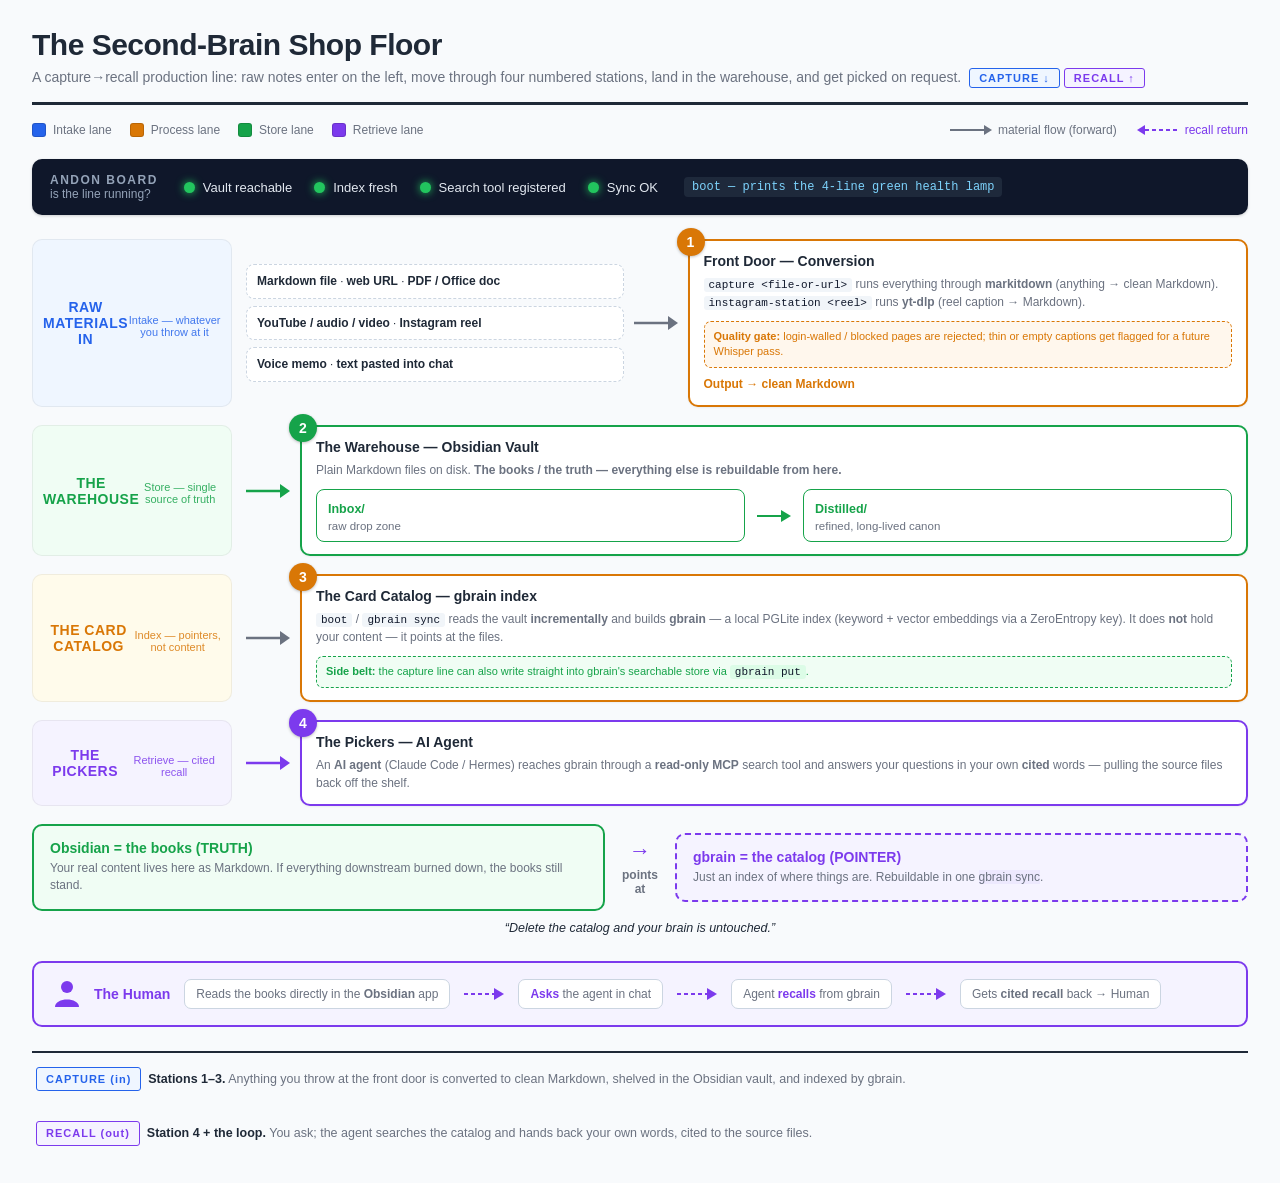
==== how-it-works.html @ 462c4974 "Make a fresh install boot green AND recall from zero; add keys ref, kaizen diagram, README split - i" ====
<!DOCTYPE html>
<html lang="en">
<head>
<meta charset="UTF-8">
<meta name="viewport" content="width=device-width, initial-scale=1.0">
<title>How It Works — Capture &rarr; Recall Second Brain</title>
<style>
  :root{
    --intake:#2563eb;   --intake-bg:#eff6ff;
    --process:#d97706;  --process-bg:#fffbeb;
    --store:#16a34a;    --store-bg:#f0fdf4;
    --retrieve:#7c3aed; --retrieve-bg:#f5f3ff;
    --ink:#1f2937;      --muted:#6b7280;
    --line:#cbd5e1;     --panel:#ffffff;
    --andon:#0f172a;
  }
  *{box-sizing:border-box;}
  html,body{margin:0;padding:0;background:#f8fafc;color:var(--ink);
    font-family:-apple-system,BlinkMacSystemFont,"Segoe UI",Roboto,Helvetica,Arial,sans-serif;
    -webkit-font-smoothing:antialiased;}
  .sheet{max-width:1280px;margin:0 auto;padding:28px 32px 40px;}
  header.title{border-bottom:3px solid var(--ink);padding-bottom:14px;margin-bottom:18px;}
  header.title h1{margin:0;font-size:30px;letter-spacing:-.5px;}
  header.title p.sub{margin:6px 0 0;font-size:14px;color:var(--muted);}
  .verbtag{display:inline-block;font-weight:700;font-size:11px;letter-spacing:1px;
    padding:3px 9px;border-radius:3px;vertical-align:middle;margin-left:4px;}
  .verb-in{background:var(--intake-bg);color:var(--intake);border:1px solid var(--intake);}
  .verb-out{background:var(--retrieve-bg);color:var(--retrieve);border:1px solid var(--retrieve);}

  /* legend */
  .legend{display:flex;flex-wrap:wrap;gap:18px;align-items:center;margin:0 0 22px;
    font-size:12px;color:var(--muted);}
  .legend .item{display:flex;align-items:center;gap:7px;}
  .swatch{width:14px;height:14px;border-radius:3px;border:1px solid rgba(0,0,0,.15);}
  .sw-intake{background:var(--intake);}
  .sw-process{background:var(--process);}
  .sw-store{background:var(--store);}
  .sw-retrieve{background:var(--retrieve);}
  .legend .arrowkey{display:flex;align-items:center;gap:6px;margin-left:auto;}

  /* andon board */
  .andon{background:var(--andon);color:#e2e8f0;border-radius:10px;padding:14px 18px;
    margin:0 0 24px;display:flex;gap:26px;align-items:center;flex-wrap:wrap;
    box-shadow:0 1px 3px rgba(0,0,0,.18);}
  .andon h3{margin:0;font-size:12px;letter-spacing:1.5px;color:#94a3b8;text-transform:uppercase;}
  .andon .lamps{display:flex;gap:22px;flex-wrap:wrap;}
  .lamp{display:flex;align-items:center;gap:8px;font-size:13px;}
  .dot{width:11px;height:11px;border-radius:50%;background:#22c55e;
    box-shadow:0 0 8px #22c55e;flex:none;}
  .andon .cmd{font-family:ui-monospace,Menlo,Consolas,monospace;font-size:12px;
    background:#1e293b;color:#7dd3fc;padding:3px 8px;border-radius:4px;}

  /* floor grid */
  .floor{display:grid;grid-template-columns:200px 60px 1fr;gap:0;align-items:stretch;}
  .lane-label{writing-mode:vertical-rl;transform:rotate(180deg);text-align:center;}

  .row{display:grid;grid-template-columns:200px 1fr;gap:14px;margin-bottom:18px;align-items:stretch;}
  .laneband{border-radius:10px;display:flex;align-items:center;justify-content:center;
    padding:10px;font-weight:700;font-size:14px;letter-spacing:.5px;text-align:center;
    border:1px solid rgba(0,0,0,.06);}
  .laneband small{display:block;font-weight:500;font-size:11px;opacity:.85;margin-top:5px;
    letter-spacing:0;}
  .band-intake{background:var(--intake-bg);color:var(--intake);}
  .band-process{background:var(--process-bg);color:var(--process);}
  .band-store{background:var(--store-bg);color:var(--store);}
  .band-retrieve{background:var(--retrieve-bg);color:var(--retrieve);}

  .cells{display:flex;align-items:center;gap:10px;flex-wrap:nowrap;overflow:visible;}

  .station{border:2px solid var(--line);background:var(--panel);border-radius:10px;
    padding:12px 14px;min-width:0;flex:1;box-shadow:0 1px 2px rgba(0,0,0,.05);position:relative;}
  .station .num{position:absolute;top:-13px;left:-13px;width:28px;height:28px;border-radius:50%;
    color:#fff;font-weight:700;font-size:14px;display:flex;align-items:center;justify-content:center;
    box-shadow:0 1px 3px rgba(0,0,0,.25);}
  .station h4{margin:0 0 7px;font-size:14px;}
  .station p{margin:0;font-size:12px;color:var(--muted);line-height:1.45;}
  .station .tool{font-family:ui-monospace,Menlo,Consolas,monospace;font-size:11px;
    background:#f1f5f9;color:#0f172a;padding:1px 5px;border-radius:3px;}

  .b-intake{border-color:var(--intake);} .n-intake{background:var(--intake);}
  .b-process{border-color:var(--process);} .n-process{background:var(--process);}
  .b-store{border-color:var(--store);} .n-store{background:var(--store);}
  .b-retrieve{border-color:var(--retrieve);} .n-retrieve{background:var(--retrieve);}

  .arrow{flex:none;color:var(--muted);}

  .chip{border:1.5px dashed var(--line);border-radius:8px;padding:8px 10px;font-size:11.5px;
    background:#fff;text-align:left;line-height:1.35;}
  .chip b{font-size:12px;}
  .chip-stack{display:flex;flex-direction:column;gap:7px;flex:1;}

  .bay{border:1.5px solid var(--store);border-radius:8px;padding:9px 11px;background:#fff;flex:1;}
  .bay b{font-size:12.5px;color:var(--store);}
  .bay span{display:block;font-size:11.5px;color:var(--muted);margin-top:3px;}

  .gate{font-size:11px;color:var(--process);background:#fff7ed;border:1px dashed var(--process);
    border-radius:7px;padding:7px 9px;margin-top:9px;line-height:1.4;}

  /* truth vs catalog callout */
  .insight{display:grid;grid-template-columns:1fr 70px 1fr;gap:0;align-items:center;
    margin:6px 0 22px;}
  .insight .card{border-radius:10px;padding:14px 16px;}
  .insight .truth{background:var(--store-bg);border:2px solid var(--store);}
  .insight .catalog{background:var(--retrieve-bg);border:2px solid var(--retrieve);border-style:dashed;}
  .insight .card h4{margin:0 0 4px;font-size:14px;}
  .insight .truth h4{color:var(--store);}
  .insight .catalog h4{color:var(--retrieve);}
  .insight .card p{margin:0;font-size:12px;color:var(--muted);line-height:1.45;}
  .insight .vs{text-align:center;font-size:12px;font-weight:700;color:var(--muted);
    display:flex;flex-direction:column;align-items:center;gap:4px;}
  .insight .point{font-size:22px;color:var(--retrieve);}
  .insight-cap{text-align:center;font-size:12.5px;font-style:italic;color:var(--ink);
    margin:-12px 0 26px;}

  /* human + return loop */
  .loop{border:2px solid var(--retrieve);border-radius:10px;background:var(--retrieve-bg);
    padding:14px 16px;display:flex;align-items:center;gap:14px;flex-wrap:wrap;margin-bottom:24px;}
  .human{flex:none;display:flex;align-items:center;gap:10px;}
  .human .who{font-weight:700;font-size:14px;color:var(--retrieve);}
  .loop .step{font-size:12px;color:var(--muted);background:#fff;border:1px solid var(--line);
    border-radius:7px;padding:7px 11px;}
  .loop .ra{color:var(--retrieve);font-weight:700;}

  footer.legendfoot{border-top:2px solid var(--ink);margin-top:6px;padding-top:14px;
    display:flex;gap:30px;flex-wrap:wrap;font-size:12.5px;color:var(--muted);line-height:1.5;}
  footer .v b{color:var(--ink);}

  svg.ico{vertical-align:middle;flex:none;}

  @media print{
    body{background:#fff;}
    .sheet{padding:0;}
    .andon{box-shadow:none;}
    .station,.loop,.insight .card{box-shadow:none;}
  }
</style>
</head>
<body>
<div class="sheet">

  <!-- TITLE -->
  <header class="title">
    <h1>The Second-Brain Shop Floor</h1>
    <p class="sub">A capture&rarr;recall production line: raw notes enter on the left, move through four numbered stations, land in the warehouse, and get picked on request.
      <span class="verbtag verb-in">CAPTURE&nbsp;&darr;</span><span class="verbtag verb-out">RECALL&nbsp;&uarr;</span></p>
  </header>

  <!-- LEGEND -->
  <div class="legend">
    <div class="item"><span class="swatch sw-intake"></span>Intake lane</div>
    <div class="item"><span class="swatch sw-process"></span>Process lane</div>
    <div class="item"><span class="swatch sw-store"></span>Store lane</div>
    <div class="item"><span class="swatch sw-retrieve"></span>Retrieve lane</div>
    <div class="arrowkey">
      <svg class="ico" width="42" height="14" viewBox="0 0 42 14" aria-hidden="true">
        <line x1="0" y1="7" x2="34" y2="7" stroke="#6b7280" stroke-width="2"/>
        <polygon points="34,2 42,7 34,12" fill="#6b7280"/>
      </svg>
      material flow (forward)
      <svg class="ico" width="42" height="14" viewBox="0 0 42 14" aria-hidden="true" style="margin-left:14px;">
        <line x1="8" y1="7" x2="42" y2="7" stroke="#7c3aed" stroke-width="2" stroke-dasharray="4 3"/>
        <polygon points="8,2 0,7 8,12" fill="#7c3aed"/>
      </svg>
      <span style="color:#7c3aed;">recall return</span>
    </div>
  </div>

  <!-- ANDON BOARD -->
  <div class="andon">
    <h3>Andon&nbsp;Board<br><span style="font-weight:400;text-transform:none;letter-spacing:0;">is the line running?</span></h3>
    <div class="lamps">
      <div class="lamp"><span class="dot"></span>Vault reachable</div>
      <div class="lamp"><span class="dot"></span>Index fresh</div>
      <div class="lamp"><span class="dot"></span>Search tool registered</div>
      <div class="lamp"><span class="dot"></span>Sync OK</div>
    </div>
    <div class="cmd">boot &mdash; prints the 4-line green health lamp</div>
  </div>

  <!-- ================= STATION 1 : INTAKE + FRONT DOOR ================= -->
  <div class="row">
    <div class="laneband band-intake">RAW MATERIALS IN<small>Intake &mdash; whatever you throw at it</small></div>
    <div class="cells">
      <div class="chip-stack">
        <div class="chip"><b>Markdown file</b> &middot; <b>web URL</b> &middot; <b>PDF / Office doc</b></div>
        <div class="chip"><b>YouTube / audio / video</b> &middot; <b>Instagram reel</b></div>
        <div class="chip"><b>Voice memo</b> &middot; <b>text pasted into chat</b></div>
      </div>

      <!-- forward arrow -->
      <svg class="ico arrow" width="44" height="24" viewBox="0 0 44 24" aria-hidden="true">
        <line x1="0" y1="12" x2="34" y2="12" stroke="#6b7280" stroke-width="2.5"/>
        <polygon points="34,5 44,12 34,19" fill="#6b7280"/>
      </svg>

      <!-- STATION 1 -->
      <div class="station b-process" style="flex:1.4;">
        <span class="num n-process">1</span>
        <h4>Front Door &mdash; Conversion</h4>
        <p><span class="tool">capture &lt;file-or-url&gt;</span> runs everything through <b>markitdown</b> (anything &rarr; clean Markdown).<br>
           <span class="tool">instagram-station &lt;reel&gt;</span> runs <b>yt-dlp</b> (reel caption &rarr; Markdown).</p>
        <div class="gate"><b>Quality gate:</b> login-walled / blocked pages are rejected; thin or empty captions get flagged for a future Whisper pass.</div>
        <p style="margin-top:8px;color:var(--process);font-weight:600;">Output &rarr; clean Markdown</p>
      </div>
    </div>
  </div>

  <!-- ================= STATION 2 : WAREHOUSE ================= -->
  <div class="row">
    <div class="laneband band-store">THE WAREHOUSE<small>Store &mdash; single source of truth</small></div>
    <div class="cells">
      <svg class="ico arrow" width="44" height="24" viewBox="0 0 44 24" aria-hidden="true">
        <line x1="0" y1="12" x2="34" y2="12" stroke="#16a34a" stroke-width="2.5"/>
        <polygon points="34,5 44,12 34,19" fill="#16a34a"/>
      </svg>

      <div class="station b-store" style="flex:2;">
        <span class="num n-store">2</span>
        <h4>The Warehouse &mdash; Obsidian Vault</h4>
        <p>Plain Markdown files on disk. <b>The books / the truth &mdash; everything else is rebuildable from here.</b></p>
        <div class="cells" style="margin-top:10px;gap:12px;">
          <div class="bay"><b>Inbox/</b><span>raw drop zone</span></div>
          <svg class="ico arrow" width="34" height="20" viewBox="0 0 34 20" aria-hidden="true">
            <line x1="0" y1="10" x2="24" y2="10" stroke="#16a34a" stroke-width="2"/>
            <polygon points="24,4 34,10 24,16" fill="#16a34a"/>
          </svg>
          <div class="bay"><b>Distilled/</b><span>refined, long-lived canon</span></div>
        </div>
      </div>
    </div>
  </div>

  <!-- ================= STATION 3 : CARD CATALOG ================= -->
  <div class="row">
    <div class="laneband band-process">THE CARD CATALOG<small>Index &mdash; pointers, not content</small></div>
    <div class="cells">
      <svg class="ico arrow" width="44" height="24" viewBox="0 0 44 24" aria-hidden="true">
        <line x1="0" y1="12" x2="34" y2="12" stroke="#6b7280" stroke-width="2.5"/>
        <polygon points="34,5 44,12 34,19" fill="#6b7280"/>
      </svg>

      <div class="station b-process" style="flex:2;">
        <span class="num n-process">3</span>
        <h4>The Card Catalog &mdash; gbrain index</h4>
        <p><span class="tool">boot</span> / <span class="tool">gbrain sync</span> reads the vault <b>incrementally</b> and builds <b>gbrain</b> &mdash; a local PGLite index (keyword + vector embeddings via a ZeroEntropy key).
           It does <b>not</b> hold your content &mdash; it points at the files.</p>
        <div class="gate" style="color:var(--store);background:#f0fdf4;border-color:var(--store);">
          <b>Side belt:</b> the capture line can also write straight into gbrain's searchable store via <span class="tool" style="background:#dcfce7;">gbrain put</span>.</div>
      </div>
    </div>
  </div>

  <!-- ================= STATION 4 : PICKERS ================= -->
  <div class="row">
    <div class="laneband band-retrieve">THE PICKERS<small>Retrieve &mdash; cited recall</small></div>
    <div class="cells">
      <svg class="ico arrow" width="44" height="24" viewBox="0 0 44 24" aria-hidden="true">
        <line x1="0" y1="12" x2="34" y2="12" stroke="#7c3aed" stroke-width="2.5"/>
        <polygon points="34,5 44,12 34,19" fill="#7c3aed"/>
      </svg>

      <div class="station b-retrieve" style="flex:2;">
        <span class="num n-retrieve">4</span>
        <h4>The Pickers &mdash; AI Agent</h4>
        <p>An <b>AI agent</b> (Claude Code / Hermes) reaches gbrain through a <b>read-only MCP</b> search tool and answers your questions in your own <b>cited</b> words &mdash; pulling the source files back off the shelf.</p>
      </div>
    </div>
  </div>

  <!-- ================= KEY INSIGHT ================= -->
  <div class="insight">
    <div class="card truth">
      <h4>Obsidian = the books (TRUTH)</h4>
      <p>Your real content lives here as Markdown. If everything downstream burned down, the books still stand.</p>
    </div>
    <div class="vs">
      <span class="point">&rarr;</span>
      <span>points<br>at</span>
    </div>
    <div class="card catalog">
      <h4>gbrain = the catalog (POINTER)</h4>
      <p>Just an index of where things are. Rebuildable in one <span class="tool" style="background:#ede9fe;">gbrain sync</span>.</p>
    </div>
  </div>
  <p class="insight-cap">&ldquo;Delete the catalog and your brain is untouched.&rdquo;</p>

  <!-- ================= HUMAN + RETURN LOOP ================= -->
  <div class="loop">
    <div class="human">
      <svg class="ico" width="34" height="34" viewBox="0 0 34 34" aria-hidden="true">
        <circle cx="17" cy="10" r="6" fill="#7c3aed"/>
        <path d="M5 30 C5 20 29 20 29 30 Z" fill="#7c3aed"/>
      </svg>
      <span class="who">The Human</span>
    </div>
    <div class="step">Reads the books directly in the <b>Obsidian</b> app</div>
    <svg class="ico" width="40" height="20" viewBox="0 0 40 20" aria-hidden="true">
      <line x1="0" y1="10" x2="30" y2="10" stroke="#7c3aed" stroke-width="2" stroke-dasharray="4 3"/>
      <polygon points="30,4 40,10 30,16" fill="#7c3aed"/>
    </svg>
    <div class="step"><span class="ra">Asks</span> the agent in chat</div>
    <svg class="ico" width="40" height="20" viewBox="0 0 40 20" aria-hidden="true">
      <line x1="0" y1="10" x2="30" y2="10" stroke="#7c3aed" stroke-width="2" stroke-dasharray="4 3"/>
      <polygon points="30,4 40,10 30,16" fill="#7c3aed"/>
    </svg>
    <div class="step">Agent <span class="ra">recalls</span> from gbrain</div>
    <svg class="ico" width="40" height="20" viewBox="0 0 40 20" aria-hidden="true">
      <line x1="0" y1="10" x2="30" y2="10" stroke="#7c3aed" stroke-width="2" stroke-dasharray="4 3"/>
      <polygon points="30,4 40,10 30,16" fill="#7c3aed"/>
    </svg>
    <div class="step">Gets <b>cited recall</b> back &rarr; Human</div>
  </div>

  <!-- ================= FOOTER LEGEND ================= -->
  <footer class="legendfoot">
    <div class="v"><span class="verbtag verb-in">CAPTURE (in)</span> &nbsp;<b>Stations 1&ndash;3.</b> Anything you throw at the front door is converted to clean Markdown, shelved in the Obsidian vault, and indexed by gbrain.</div>
    <div class="v"><span class="verbtag verb-out">RECALL (out)</span> &nbsp;<b>Station 4 + the loop.</b> You ask; the agent searches the catalog and hands back your own words, cited to the source files.</div>
  </footer>

</div>
</body>
</html>
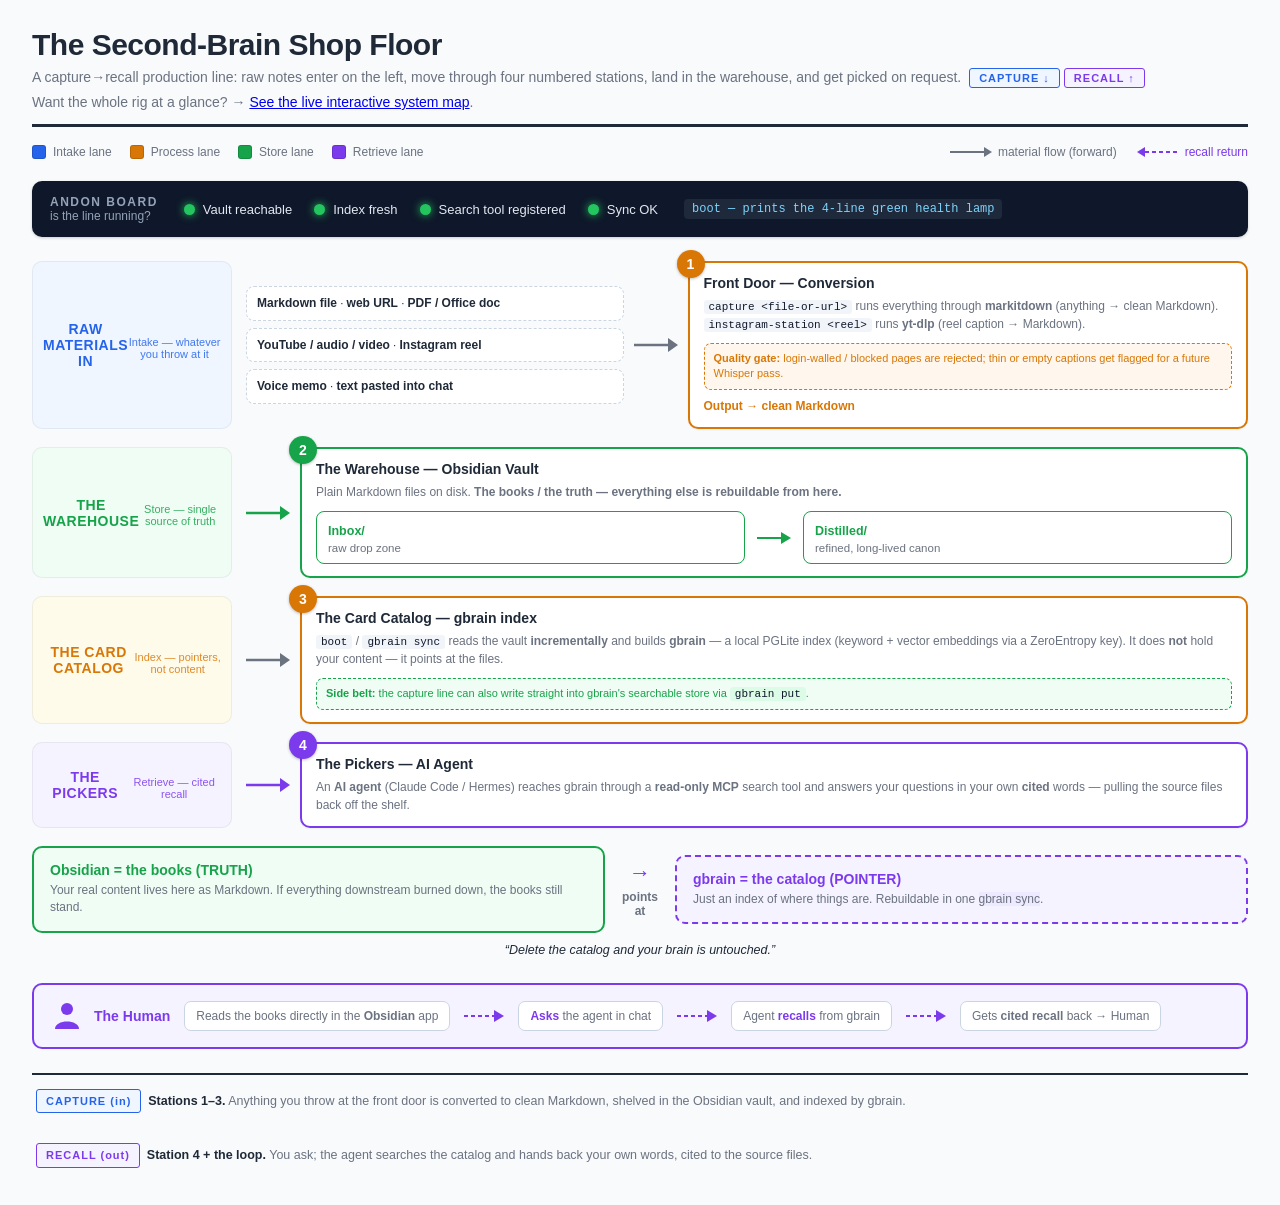
==== commit beb8dff2: "Self-updating map: boot emits live status; map colors itself from real state; polish public docs" ====
--- a/how-it-works.html
+++ b/how-it-works.html
@@ -143,6 +143,7 @@
     <h1>The Second-Brain Shop Floor</h1>
     <p class="sub">A capture&rarr;recall production line: raw notes enter on the left, move through four numbered stations, land in the warehouse, and get picked on request.
       <span class="verbtag verb-in">CAPTURE&nbsp;&darr;</span><span class="verbtag verb-out">RECALL&nbsp;&uarr;</span></p>
+    <p class="sub">Want the whole rig at a glance? &rarr; <a href="rig-map.html">See the live interactive system map</a>.</p>
   </header>
 
   <!-- LEGEND -->
